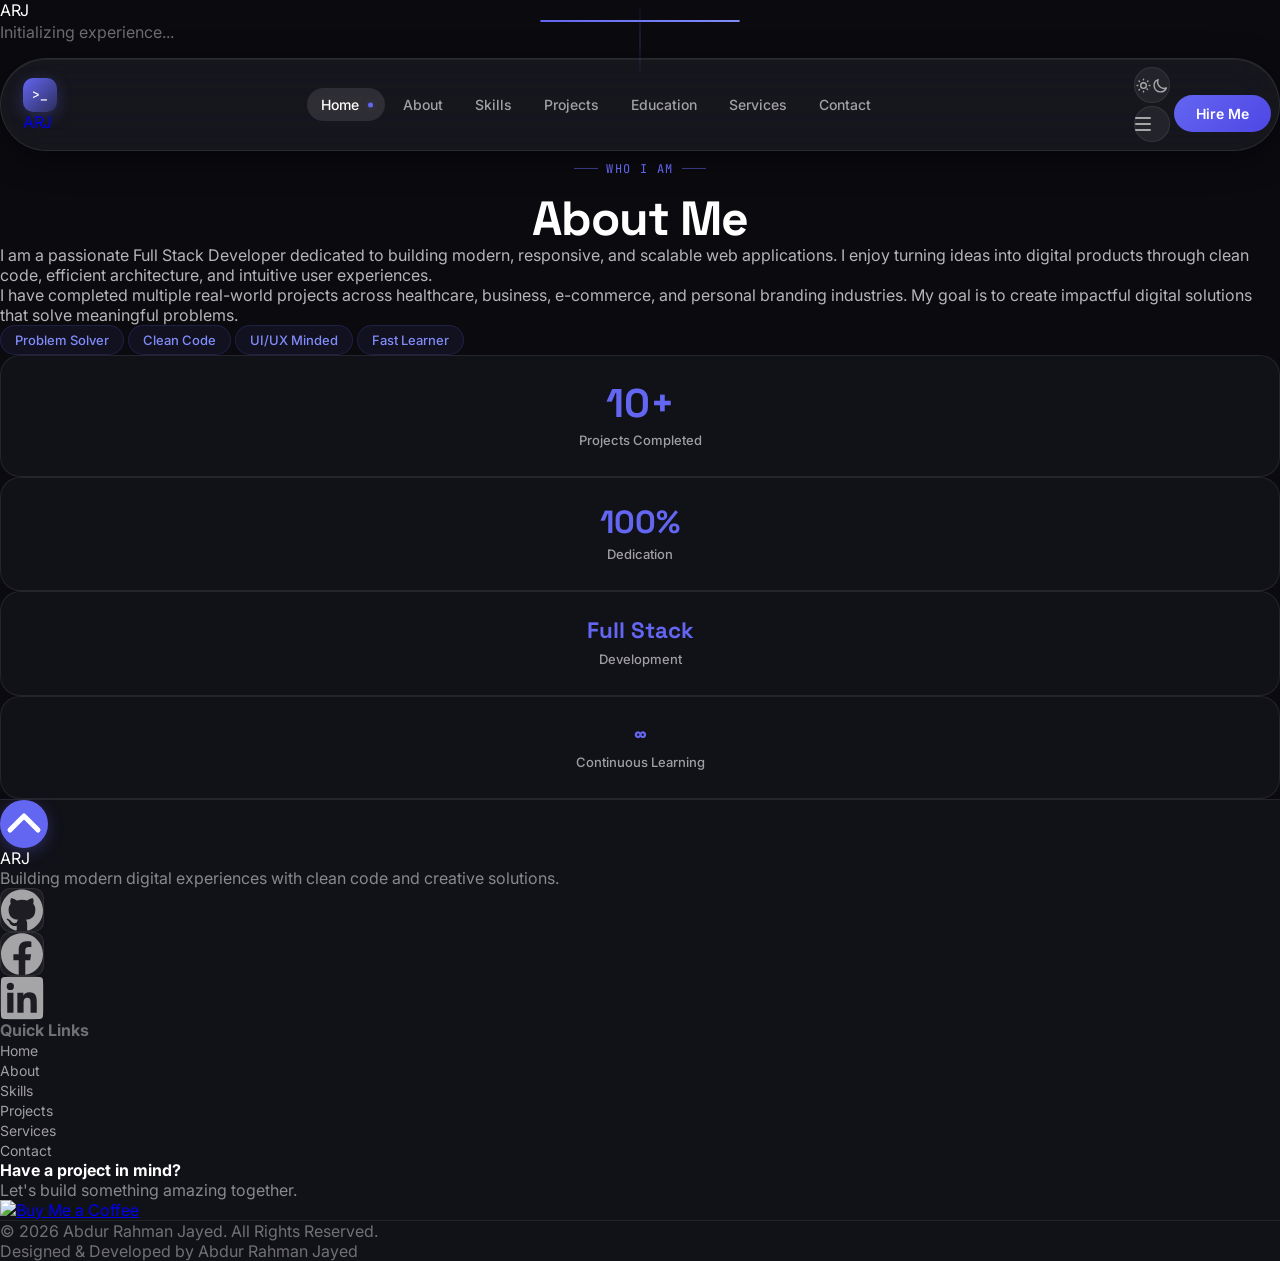
==== pages/about.html @ 6d83f244 "Initial portfolio update" ====
<!doctype html>
<html lang="en" class="dark">
  <head>
    <meta charset="UTF-8" />
    <meta name="viewport" content="width=device-width, initial-scale=1.0" />
    <title>About — Abdur Rahman Jayed</title>
    <meta
      name="description"
      content="Learn more about Abdur Rahman Jayed (ARJ), a Full Stack Developer passionate about building clean, scalable web applications."
    />
    <meta
      name="keywords"
      content="Full Stack Developer, Web Developer, Bangladesh, ARJ, Abdur Rahman Jayed, Node.js, MongoDB, JavaScript"
    />
    <meta name="author" content="Abdur Rahman Jayed" />

    <!-- Open Graph -->
    <meta property="og:title" content="About — Abdur Rahman Jayed" />
    <meta
      property="og:description"
      content="Learn more about Abdur Rahman Jayed (ARJ), a Full Stack Developer passionate about building clean, scalable web applications."
    />
    <meta property="og:type" content="website" />
    <meta property="og:image" content="photo.png" />

    <!-- Preconnect -->
    <link rel="preconnect" href="https://fonts.googleapis.com" />
    <link rel="preconnect" href="https://fonts.gstatic.com" crossorigin />
    <link
      href="https://fonts.googleapis.com/css2?family=Inter:wght@300;400;500;600;700;800;900&family=Space+Grotesk:wght@400;500;600;700&family=JetBrains+Mono:wght@400;500&display=swap"
      rel="stylesheet"
    />

    <!-- Tailwind CSS -->
    <script src="https://cdn.tailwindcss.com"></script>
    <script>
      tailwind.config = {
        darkMode: "class",
        theme: {
          extend: {
            fontFamily: {
              sans: ["Inter", "sans-serif"],
              display: ["Space Grotesk", "sans-serif"],
              mono: ["JetBrains Mono", "monospace"],
            },
            colors: {
              accent: { DEFAULT: "#6366f1", hover: "#4f46e5", glow: "#818cf8" },
              surface: {
                1: "#0a0a0f",
                2: "#111118",
                3: "#1a1a24",
                4: "#22222e",
              },
            },
            animation: {
              float: "float 6s ease-in-out infinite",
              "pulse-slow": "pulse 4s cubic-bezier(0.4, 0, 0.6, 1) infinite",
              "spin-slow": "spin 20s linear infinite",
            },
          },
        },
      };
    </script>

    <link rel="stylesheet" href="../style.css" />
  </head>
  <body class="overflow-x-hidden">
    <!-- Loading Screen -->
    <div
      id="loader"
      class="fixed inset-0 z-[9999] flex items-center justify-center bg-[#0a0a0f]"
    >
      <div class="loader-content text-center">
        <div
          class="loader-logo font-display font-bold text-4xl text-white mb-6"
        >
          <span class="text-accent">AR</span>J
        </div>
        <div class="loader-bar">
          <div class="loader-fill"></div>
        </div>
        <p class="font-mono text-xs text-white/40 mt-4">
          Initializing experience...
        </p>
      </div>
    </div>

    <!-- NAVBAR -->
    <nav
      id="navbar"
      class="fixed top-0 left-0 right-0 z-50 px-4 sm:px-6 lg:px-8 pt-4 transition-all duration-300"
    >
      <div class="max-w-7xl mx-auto">
        <div class="nav-inner flex items-center justify-between">
          <!-- Logo -->
          <a href="../index.html" class="nav-logo flex items-center gap-2.5">
            <span class="nav-logo-mark">&gt;_</span>
            <span class="font-display font-bold text-xl tracking-tight"
              ><span class="text-accent">AR</span>J</span
            >
          </a>

          <!-- Desktop Links -->
          <div class="hidden lg:flex items-center gap-1 nav-links-group">
            <a href="../index.html" class="nav-link" data-section="home"
              >Home</a
            >
            <a href="about.html" class="nav-link active" data-section="about"
              >About</a
            >
            <a href="skills.html" class="nav-link" data-section="skills"
              >Skills</a
            >
            <a href="projects.html" class="nav-link" data-section="projects"
              >Projects</a
            >
            <button id="educationBtn" class="nav-link">Education</button>
            <a href="services.html" class="nav-link" data-section="services"
              >Services</a
            >
            <a href="contact.html" class="nav-link" data-section="contact"
              >Contact</a
            >
          </div>

          <!-- Right Actions -->
          <div class="flex items-center gap-2">
            <!-- Theme Toggle -->
            <button
              id="themeToggle"
              class="theme-btn"
              aria-label="Toggle theme"
            >
              <svg
                id="sunIcon"
                class="w-5 h-5 hidden"
                fill="none"
                stroke="currentColor"
                viewBox="0 0 24 24"
              >
                <path
                  stroke-linecap="round"
                  stroke-linejoin="round"
                  stroke-width="2"
                  d="M12 3v1m0 16v1m9-9h-1M4 12H3m15.364-6.364l-.707.707M6.343 17.657l-.707.707M17.657 17.657l-.707-.707M6.343 6.343l-.707-.707M12 8a4 4 0 100 8 4 4 0 000-8z"
                />
              </svg>
              <svg
                id="moonIcon"
                class="w-5 h-5"
                fill="none"
                stroke="currentColor"
                viewBox="0 0 24 24"
              >
                <path
                  stroke-linecap="round"
                  stroke-linejoin="round"
                  stroke-width="2"
                  d="M20.354 15.354A9 9 0 018.646 3.646 9.003 9.003 0 0012 21a9.003 9.003 0 008.354-5.646z"
                />
              </svg>
            </button>

            <!-- Mobile Hamburger -->
            <button
              id="menuBtn"
              class="lg:hidden menu-btn flex items-center justify-center"
              aria-label="Toggle menu"
            >
              <div class="hamburger-icon">
                <span></span>
                <span></span>
                <span></span>
              </div>
            </button>

            <!-- Hire Me -->
            <a
              href="contact.html"
              class="hire-btn hidden md:flex items-center gap-2"
            >
              Hire Me
            </a>
          </div>
        </div>

        <!-- Mobile Menu -->
        <div id="mobileMenu" class="mobile-menu lg:hidden">
          <div class="mobile-menu-inner px-4 py-6 flex flex-col gap-2">
            <a href="../index.html" class="mobile-nav-link" data-section="home"
              >Home</a
            >
            <a
              href="about.html"
              class="mobile-nav-link active"
              data-section="about"
              >About</a
            >
            <a href="skills.html" class="mobile-nav-link" data-section="skills"
              >Skills</a
            >
            <a
              href="projects.html"
              class="mobile-nav-link"
              data-section="projects"
              >Projects</a
            >
            <button id="educationBtnMobile" class="mobile-nav-link text-left">
              Education
            </button>
            <a
              href="services.html"
              class="mobile-nav-link"
              data-section="services"
              >Services</a
            >
            <a
              href="contact.html"
              class="mobile-nav-link"
              data-section="contact"
              >Contact</a
            >
            <a
              href="contact.html"
              class="hire-btn mt-4 flex items-center justify-center gap-2"
            >
              Hire Me
            </a>
          </div>
        </div>
      </div>
    </nav>

    <!-- EDUCATION MODAL -->
    <div
      id="educationModal"
      class="edu-modal"
      role="dialog"
      aria-modal="true"
      aria-label="Academic Journey"
    >
      <div class="edu-backdrop"></div>
      <div class="edu-panel">
        <div class="edu-header">
          <div>
            <h2 class="font-display text-3xl md:text-4xl font-bold">
              Academic Journey
            </h2>
          </div>
          <button id="closeEdu" class="edu-close" aria-label="Close modal">
            <svg
              class="w-5 h-5"
              fill="none"
              stroke="currentColor"
              viewBox="0 0 24 24"
            >
              <path
                stroke-linecap="round"
                stroke-linejoin="round"
                stroke-width="2"
                d="M6 18L18 6M6 6l12 12"
              />
            </svg>
          </button>
        </div>

        <div class="edu-timeline">
          <!-- Item 1 -->
          <div class="edu-item">
            <div class="edu-dot">
              <div class="edu-dot-inner"></div>
            </div>
            <div class="edu-card">
              <div class="edu-year">2023 — 2027</div>
              <h3 class="edu-degree">
                BSc in Computer Science &amp; Engineering
              </h3>
              <p class="edu-institution">
                University of Information Technology and Sciences (UITS)
              </p>
              <div class="edu-badge">Semester 7 of 8 · In Progress</div>
            </div>
          </div>

          <!-- Item 2 -->
          <div class="edu-item">
            <div class="edu-dot">
              <div class="edu-dot-inner"></div>
            </div>
            <div class="edu-card">
              <div class="edu-year">2022</div>
              <h3 class="edu-degree">HSC — Science (English Version)</h3>
              <p class="edu-institution">South Point College · Dhaka Board</p>
              <div class="edu-badge gpa">GPA: 5.00 / 5.00</div>
            </div>
          </div>

          <!-- Item 3 -->
          <div class="edu-item">
            <div class="edu-dot">
              <div class="edu-dot-inner"></div>
            </div>
            <div class="edu-card">
              <div class="edu-year">2020</div>
              <h3 class="edu-degree">SSC — Science (English Version)</h3>
              <p class="edu-institution">
                Cosmopolitan Laboratory School and College · Dhaka Board
              </p>
              <div class="edu-badge">GPA: 4.78 / 5.00</div>
            </div>
          </div>
        </div>
      </div>
    </div>

    <!-- ===== ABOUT SECTION ===== -->
    <section id="about" class="py-24 relative overflow-hidden">
      <div class="section-divider"></div>
      <div class="max-w-7xl mx-auto px-4 sm:px-6 lg:px-8">
        <div class="section-header reveal-up">
          <span class="section-eyebrow">Who I Am</span>
          <h2 class="section-title">
            About <span class="text-accent">Me</span>
          </h2>
        </div>

        <div class="grid lg:grid-cols-2 gap-16 items-center mt-16">
          <!-- Text -->
          <div class="reveal-left">
            <p class="text-white/70 text-lg leading-relaxed mb-6">
              I am a passionate Full Stack Developer dedicated to building
              modern, responsive, and scalable web applications. I enjoy turning
              ideas into digital products through clean code, efficient
              architecture, and intuitive user experiences.
            </p>
            <p class="text-white/70 text-lg leading-relaxed mb-8">
              I have completed multiple real-world projects across healthcare,
              business, e-commerce, and personal branding industries. My goal is
              to create impactful digital solutions that solve meaningful
              problems.
            </p>
            <div class="flex flex-wrap gap-3">
              <span class="tag">Problem Solver</span>
              <span class="tag">Clean Code</span>
              <span class="tag">UI/UX Minded</span>
              <span class="tag">Fast Learner</span>
            </div>
          </div>

          <!-- Stats -->
          <div class="grid grid-cols-2 gap-4 reveal-right">
            <div class="stat-card">
              <div class="stat-number" data-count="10">0</div>
              <div class="stat-label">Projects Completed</div>
            </div>
            <div class="stat-card">
              <div class="stat-number-text">100%</div>
              <div class="stat-label">Dedication</div>
            </div>
            <div class="stat-card">
              <div class="stat-number-text" style="font-size: 1.4rem">
                Full Stack
              </div>
              <div class="stat-label">Development</div>
            </div>
            <div class="stat-card">
              <div class="stat-number-text" style="font-size: 1.3rem">∞</div>
              <div class="stat-label">Continuous Learning</div>
            </div>
          </div>
        </div>
      </div>
    </section>

    <!-- ===== FOOTER ===== -->
    <footer class="footer relative overflow-hidden">
      <div class="footer-top relative">
        <button
          id="backToTop"
          class="back-to-top absolute right-4 sm:right-6 lg:right-8 bottom-6"
          aria-label="Back to top"
        >
          <svg
            class="w-5 h-5"
            fill="none"
            stroke="currentColor"
            viewBox="0 0 24 24"
          >
            <path
              stroke-linecap="round"
              stroke-linejoin="round"
              stroke-width="2.5"
              d="M5 15l7-7 7 7"
            />
          </svg>
        </button>
        <div class="max-w-7xl mx-auto px-4 sm:px-6 lg:px-8 py-16">
          <div class="grid md:grid-cols-3 gap-12">
            <!-- Brand -->
            <div>
              <div class="font-display font-bold text-3xl mb-4">
                <span class="text-accent">AR</span>J
              </div>
              <p class="text-white/50 leading-relaxed text-sm mb-6">
                Building modern digital experiences with clean code and creative
                solutions.
              </p>
              <div class="flex gap-3">
                <a
                  href="https://github.com/jayedrjp"
                  target="_blank"
                  class="social-icon-lg"
                  aria-label="GitHub"
                >
                  <svg class="w-5 h-5" fill="currentColor" viewBox="0 0 24 24">
                    <path
                      d="M12 .297c-6.63 0-12 5.373-12 12 0 5.303 3.438 9.8 8.205 11.385.6.113.82-.258.82-.577 0-.285-.01-1.04-.015-2.04-3.338.724-4.042-1.61-4.042-1.61C4.422 18.07 3.633 17.7 3.633 17.7c-1.087-.744.084-.729.084-.729 1.205.084 1.838 1.236 1.838 1.236 1.07 1.835 2.809 1.305 3.495.998.108-.776.417-1.305.76-1.605-2.665-.3-5.466-1.332-5.466-5.93 0-1.31.465-2.38 1.235-3.22-.135-.303-.54-1.523.105-3.176 0 0 1.005-.322 3.3 1.23.96-.267 1.98-.399 3-.405 1.02.006 2.04.138 3 .405 2.28-1.552 3.285-1.23 3.285-1.23.645 1.653.24 2.873.12 3.176.765.84 1.23 1.91 1.23 3.22 0 4.61-2.805 5.625-5.475 5.92.42.36.81 1.096.81 2.22 0 1.606-.015 2.896-.015 3.286 0 .315.21.69.825.57C20.565 22.092 24 17.592 24 12.297c0-6.627-5.373-12-12-12"
                    />
                  </svg>
                </a>
                <a
                  href="https://facebook.com/abdur.jayed"
                  target="_blank"
                  class="social-icon-lg"
                  aria-label="Facebook"
                >
                  <svg class="w-5 h-5" fill="currentColor" viewBox="0 0 24 24">
                    <path
                      d="M24 12.073c0-6.627-5.373-12-12-12s-12 5.373-12 12c0 5.99 4.388 10.954 10.125 11.854v-8.385H7.078v-3.47h3.047V9.43c0-3.007 1.792-4.669 4.533-4.669 1.312 0 2.686.235 2.686.235v2.953H15.83c-1.491 0-1.956.925-1.956 1.874v2.25h3.328l-.532 3.47h-2.796v8.385C19.612 23.027 24 18.062 24 12.073z"
                    />
                  </svg>
                </a>
                <a
                  href="https://linkedin.com/in/jayedrjp"
                  target="_blank"
                  class="social-icon-lg"
                  aria-label="LinkedIn"
                >
                  <svg class="w-5 h-5" fill="currentColor" viewBox="0 0 24 24">
                    <path
                      d="M20.447 20.452h-3.554v-5.569c0-1.328-.027-3.037-1.852-3.037-1.853 0-2.136 1.445-2.136 2.939v5.667H9.351V9h3.414v1.561h.046c.477-.9 1.637-1.85 3.37-1.85 3.601 0 4.267 2.37 4.267 5.455v6.286zM5.337 7.433a2.062 2.062 0 01-2.063-2.065 2.064 2.064 0 112.063 2.065zm1.782 13.019H3.555V9h3.564v11.452zM22.225 0H1.771C.792 0 0 .774 0 1.729v20.542C0 23.227.792 24 1.771 24h20.451C23.2 24 24 23.227 24 22.271V1.729C24 .774 23.2 0 22.222 0h.003z"
                    />
                  </svg>
                </a>
              </div>
            </div>

            <!-- Quick Links -->
            <div>
              <h4
                class="font-display font-semibold text-sm uppercase tracking-widest text-white/40 mb-6"
              >
                Quick Links
              </h4>
              <ul class="flex flex-col gap-3">
                <li><a href="../index.html" class="footer-link">Home</a></li>
                <li><a href="about.html" class="footer-link">About</a></li>
                <li><a href="skills.html" class="footer-link">Skills</a></li>
                <li>
                  <a href="projects.html" class="footer-link">Projects</a>
                </li>
                <li>
                  <a href="services.html" class="footer-link">Services</a>
                </li>
                <li><a href="contact.html" class="footer-link">Contact</a></li>
              </ul>
            </div>

            <!-- CTA + Support -->
            <div>
              <h4 class="font-display font-bold text-lg mb-2">
                Have a project in mind?
              </h4>
              <p class="text-white/50 leading-relaxed text-sm mb-5">
                Let's build something amazing together.
              </p>
              <div class="flex items-center gap-4">
                <a
                  href="https://www.buymeacoffee.com/jayedrjp"
                  target="_blank"
                  rel="noopener"
                >
                  <img
                    src="https://cdn.buymeacoffee.com/buttons/v2/default-yellow.png"
                    alt="Buy Me a Coffee"
                    style="height: 60px !important; width: 217px !important"
                  />
                </a>
              </div>
            </div>
          </div>
        </div>
      </div>
      <div class="footer-bottom">
        <div
          class="max-w-7xl mx-auto px-4 sm:px-6 lg:px-8 py-6 flex flex-col sm:flex-row items-center justify-between gap-4 text-sm text-white/40"
        >
          <p>© 2026 Abdur Rahman Jayed. All Rights Reserved.</p>
          <p>
            Designed &amp; Developed by
            <span class="text-accent">Abdur Rahman Jayed</span>
          </p>
        </div>
      </div>
    </footer>

    <script src="https://cdn.jsdelivr.net/npm/@emailjs/browser@4/dist/email.min.js"></script>
    <script src="../script.js"></script>
  </body>
</html>
---- style.css ----
/* ===== ROOT & RESET ===== */
*,
*::before,
*::after {
  box-sizing: border-box;
  margin: 0;
  padding: 0;
}
html {
  scroll-behavior: smooth;
}

:root {
  --accent: #6366f1;
  --accent-hover: #4f46e5;
  --accent-glow: rgba(99, 102, 241, 0.3);
  --accent-glow-strong: rgba(99, 102, 241, 0.5);
  --bg-1: #0a0a0f;
  --bg-2: #111118;
  --bg-3: #1a1a24;
  --bg-4: #22222e;
  --border: rgba(255, 255, 255, 0.08);
  --text: #ffffff;
  --text-rgb: 255, 255, 255;
  --text-muted: rgba(255, 255, 255, 0.6);
  --text-faint: rgba(255, 255, 255, 0.3);
}

.light {
  --bg-1: #f8f8fc;
  --bg-2: #f0f0f8;
  --bg-3: #e8e8f4;
  --bg-4: #dcdcec;
  --border: rgba(0, 0, 0, 0.08);
  --text: #0a0a0f;
  --text-rgb: 10, 10, 15;
  --text-muted: rgba(10, 10, 15, 0.6);
  --text-faint: rgba(10, 10, 15, 0.3);
}

/* ===== THEME OVERRIDES FOR HARDCODED TAILWIND COLOR UTILITIES =====
   Several elements in the markup use fixed Tailwind classes like
   "text-white" / "text-white/40" / "bg-[#0a0a0f]" instead of the
   theme variables above. Those fixed-color classes have higher CSS
   specificity than the plain `body { color: var(--text) }` rule, so
   they were silently winning and the page stayed dark even when the
   "light" theme was toggled on. These overrides force every
   theme-relevant color back onto the CSS variables, in both themes. */
body,
#loader {
  background-color: var(--bg-1) !important;
}
.text-white {
  color: var(--text) !important;
}
.text-white\/30 {
  color: rgba(var(--text-rgb), 0.3) !important;
}
.text-white\/40 {
  color: rgba(var(--text-rgb), 0.4) !important;
}
.text-white\/50 {
  color: rgba(var(--text-rgb), 0.5) !important;
}
.text-white\/60 {
  color: rgba(var(--text-rgb), 0.6) !important;
}
.text-white\/70 {
  color: rgba(var(--text-rgb), 0.7) !important;
}
.text-white\/80 {
  color: rgba(var(--text-rgb), 0.8) !important;
}

body {
  font-family: "Inter", sans-serif;
  background-color: var(--bg-1);
  color: var(--text);
  transition:
    background-color 0.3s,
    color 0.3s;
  -webkit-font-smoothing: antialiased;
}

/* ===== LOADER ===== */
#loader {
  transition:
    opacity 0.6s ease,
    visibility 0.6s ease;
}
#loader.hide {
  opacity: 0;
  visibility: hidden;
  pointer-events: none;
}
.loader-logo {
  letter-spacing: -0.02em;
}
.loader-bar {
  width: 200px;
  height: 2px;
  background: rgba(255, 255, 255, 0.08);
  border-radius: 2px;
  overflow: hidden;
  margin: 0 auto;
}
.loader-fill {
  height: 100%;
  width: 0%;
  background: linear-gradient(90deg, var(--accent), #818cf8);
  border-radius: 2px;
  animation: loadFill 1.4s ease forwards;
}
@keyframes loadFill {
  to {
    width: 100%;
  }
}

/* ===== NAVBAR ===== */
#navbar {
  padding-top: 1rem;
}
.nav-inner {
  position: relative;
  display: flex;
  align-items: center;
  justify-content: space-between;
  padding: 0.5rem 0.5rem 0.5rem 1.375rem;
  border-radius: 999px;
  background: rgba(255, 255, 255, 0.05);
  backdrop-filter: blur(24px) saturate(180%);
  -webkit-backdrop-filter: blur(24px) saturate(180%);
  border: 1px solid rgba(255, 255, 255, 0.09);
  box-shadow:
    0 8px 32px rgba(0, 0, 0, 0.35),
    inset 0 1px 0 rgba(255, 255, 255, 0.06);
  transition:
    background 0.3s,
    box-shadow 0.3s,
    border-color 0.3s,
    padding 0.3s;
}
.nav-inner.scrolled {
  background: rgba(17, 17, 24, 0.65);
  box-shadow:
    0 10px 40px rgba(0, 0, 0, 0.45),
    0 0 40px rgba(99, 102, 241, 0.08),
    inset 0 1px 0 rgba(255, 255, 255, 0.07);
  border-color: rgba(255, 255, 255, 0.12);
}
.light .nav-inner {
  background: rgba(255, 255, 255, 0.55);
  border: 1px solid rgba(10, 10, 15, 0.07);
  box-shadow:
    0 8px 32px rgba(10, 10, 15, 0.08),
    inset 0 1px 0 rgba(255, 255, 255, 0.6);
}
.light .nav-inner.scrolled {
  background: rgba(255, 255, 255, 0.75);
  box-shadow:
    0 10px 40px rgba(10, 10, 15, 0.1),
    0 0 30px rgba(99, 102, 241, 0.06),
    inset 0 1px 0 rgba(255, 255, 255, 0.7);
}

/* Logo */
.nav-logo {
  letter-spacing: -0.03em;
  transition: opacity 0.2s;
  text-decoration: none;
}
.nav-logo:hover {
  opacity: 0.85;
}
.nav-logo-mark {
  display: flex;
  align-items: center;
  justify-content: center;
  width: 34px;
  height: 34px;
  border-radius: 10px;
  background: linear-gradient(135deg, var(--accent), var(--accent-glow));
  color: #fff;
  font-family: "JetBrains Mono", monospace;
  font-size: 0.8125rem;
  font-weight: 500;
  box-shadow: 0 4px 16px var(--accent-glow);
  flex-shrink: 0;
}

/* Links */
.nav-links-group {
  padding: 0 0.25rem;
}
.nav-link {
  display: inline-flex;
  align-items: center;
  padding: 0.5rem 0.875rem;
  border-radius: 999px;
  font-size: 0.875rem;
  font-weight: 500;
  color: var(--text-muted);
  text-decoration: none;
  transition: all 0.2s;
  position: relative;
  background: none;
  border: none;
  cursor: pointer;
  font-family: "Inter", sans-serif;
}
.nav-link:hover {
  color: var(--text);
  background: rgba(255, 255, 255, 0.06);
}
.light .nav-link:hover {
  background: rgba(0, 0, 0, 0.05);
}
.nav-link.active {
  color: var(--text);
  background: rgba(255, 255, 255, 0.1);
  padding-right: 1.625rem;
}
.light .nav-link.active {
  background: rgba(10, 10, 15, 0.07);
}
.nav-link.active::after {
  content: "";
  position: absolute;
  top: 50%;
  right: 0.75rem;
  transform: translateY(-50%);
  width: 5px;
  height: 5px;
  border-radius: 50%;
  background: var(--accent);
  box-shadow: 0 0 6px var(--accent-glow);
}

/* Theme toggle */
.theme-btn {
  display: flex;
  align-items: center;
  justify-content: center;
  width: 36px;
  height: 36px;
  border-radius: 50%;
  background: rgba(255, 255, 255, 0.06);
  border: 1px solid var(--border);
  color: var(--text-muted);
  cursor: pointer;
  transition: all 0.2s;
  flex-shrink: 0;
}
.theme-btn:hover {
  color: var(--text);
  background: rgba(255, 255, 255, 0.1);
  box-shadow: 0 0 12px var(--accent-glow);
}

/* Hire button — flush pill that fills the capsule's right edge */
.hire-btn {
  gap: 0.5rem;
  padding: 0.625rem 1.375rem;
  background: linear-gradient(135deg, var(--accent), var(--accent-hover));
  color: #fff;
  border-radius: 999px;
  font-size: 0.875rem;
  font-weight: 600;
  text-decoration: none;
  transition: all 0.2s;
  border: none;
  cursor: pointer;
  font-family: "Inter", sans-serif;
  flex-shrink: 0;
}
.hire-btn:hover {
  box-shadow: 0 0 24px var(--accent-glow-strong);
  transform: translateY(-1px);
}
.hire-dot {
  width: 6px;
  height: 6px;
  border-radius: 50%;
  background: #4ade80;
  box-shadow: 0 0 6px #4ade80;
  animation: pulse 2s infinite;
}
@keyframes pulse {
  0%,
  100% {
    opacity: 1;
  }
  50% {
    opacity: 0.5;
  }
}

/* Mobile hamburger button */
.menu-btn {
  width: 36px;
  height: 36px;
  border-radius: 50%;
  background: rgba(255, 255, 255, 0.06);
  border: 1px solid var(--border);
  color: var(--text-muted);
  cursor: pointer;
  transition: all 0.2s;
  flex-shrink: 0;
}
.menu-btn:hover {
  color: var(--text);
  background: rgba(255, 255, 255, 0.1);
}
.light .menu-btn {
  background: rgba(10, 10, 15, 0.04);
}

/* Mobile menu */
.hamburger-icon {
  display: flex;
  flex-direction: column;
  gap: 4px;
}
.hamburger-icon span {
  display: block;
  width: 16px;
  height: 2px;
  background: currentColor;
  border-radius: 2px;
  transition: all 0.3s;
}
#menuBtn.open .hamburger-icon span:nth-child(1) {
  transform: rotate(45deg) translate(4px, 4px);
}
#menuBtn.open .hamburger-icon span:nth-child(2) {
  opacity: 0;
}
#menuBtn.open .hamburger-icon span:nth-child(3) {
  transform: rotate(-45deg) translate(4px, -4px);
}
.mobile-menu {
  max-height: 0;
  overflow: hidden;
  margin-top: 0;
  border-radius: 1.5rem;
  background: rgba(17, 17, 24, 0.75);
  backdrop-filter: blur(24px) saturate(180%);
  -webkit-backdrop-filter: blur(24px) saturate(180%);
  border: 1px solid rgba(255, 255, 255, 0.09);
  box-shadow: 0 8px 32px rgba(0, 0, 0, 0.35);
  transition:
    max-height 0.4s cubic-bezier(0.16, 1, 0.3, 1),
    margin-top 0.4s,
    opacity 0.3s;
  opacity: 0;
}
.light .mobile-menu {
  background: rgba(255, 255, 255, 0.75);
  border: 1px solid rgba(10, 10, 15, 0.07);
  box-shadow: 0 8px 32px rgba(10, 10, 15, 0.08);
}
.mobile-menu.open {
  max-height: 500px;
  margin-top: 0.75rem;
  opacity: 1;
}
.mobile-nav-link {
  display: block;
  padding: 0.75rem 1rem;
  border-radius: 0.5rem;
  font-size: 0.9375rem;
  font-weight: 500;
  color: var(--text-muted);
  text-decoration: none;
  transition: all 0.2s;
  background: none;
  border: none;
  cursor: pointer;
  width: 100%;
  font-family: "Inter", sans-serif;
}
.mobile-nav-link:hover {
  color: var(--text);
  background: rgba(255, 255, 255, 0.05);
}

/* ===== EDUCATION MODAL ===== */
.edu-modal {
  position: fixed;
  inset: 0;
  z-index: 9000;
  display: flex;
  align-items: center;
  justify-content: center;
  padding: 1rem;
  opacity: 0;
  visibility: hidden;
  transition:
    opacity 0.4s ease,
    visibility 0.4s ease;
}
.edu-modal.open {
  opacity: 1;
  visibility: visible;
}
.edu-backdrop {
  position: absolute;
  inset: 0;
  background: rgba(0, 0, 0, 0.8);
  backdrop-filter: blur(12px);
  -webkit-backdrop-filter: blur(12px);
}
.edu-panel {
  position: relative;
  z-index: 1;
  background: var(--bg-2);
  border: 1px solid var(--border);
  border-radius: 1.5rem;
  padding: 2.5rem;
  max-width: 640px;
  width: 100%;
  max-height: 90vh;
  overflow-y: auto;
  box-shadow:
    0 25px 80px rgba(0, 0, 0, 0.6),
    0 0 60px rgba(99, 102, 241, 0.1);
  transform: translateY(20px) scale(0.97);
  transition: transform 0.4s cubic-bezier(0.16, 1, 0.3, 1);
}
.edu-modal.open .edu-panel {
  transform: translateY(0) scale(1);
}
.edu-header {
  display: flex;
  align-items: flex-start;
  justify-content: space-between;
  margin-bottom: 2.5rem;
}
.edu-close {
  width: 36px;
  height: 36px;
  display: flex;
  align-items: center;
  justify-content: center;
  border-radius: 50%;
  background: rgba(255, 255, 255, 0.06);
  border: 1px solid var(--border);
  color: var(--text-muted);
  cursor: pointer;
  transition: all 0.2s;
  flex-shrink: 0;
}
.edu-close:hover {
  color: var(--text);
  background: rgba(255, 255, 255, 0.1);
}
.edu-timeline {
  position: relative;
  padding-left: 2rem;
}
.edu-timeline::before {
  content: "";
  position: absolute;
  left: 7px;
  top: 8px;
  bottom: 8px;
  width: 1px;
  background: linear-gradient(to bottom, var(--accent), transparent);
}
.edu-item {
  position: relative;
  margin-bottom: 2rem;
}
.edu-item:last-child {
  margin-bottom: 0;
}
.edu-dot {
  position: absolute;
  left: -2rem;
  top: 4px;
  width: 16px;
  height: 16px;
  display: flex;
  align-items: center;
  justify-content: center;
}
.edu-dot-inner {
  width: 10px;
  height: 10px;
  border-radius: 50%;
  background: var(--accent);
  box-shadow: 0 0 10px var(--accent-glow-strong);
}
.edu-card {
  background: var(--bg-3);
  border: 1px solid var(--border);
  border-radius: 1rem;
  padding: 1.5rem;
}
.edu-year {
  font-family: "JetBrains Mono", monospace;
  font-size: 0.75rem;
  color: var(--accent);
  margin-bottom: 0.5rem;
  letter-spacing: 0.05em;
}
.edu-degree {
  font-family: "Space Grotesk", sans-serif;
  font-size: 1.0625rem;
  font-weight: 600;
  color: var(--text);
  margin-bottom: 0.25rem;
}
.edu-institution {
  font-size: 0.875rem;
  color: var(--text-muted);
  margin-bottom: 0.75rem;
}
.edu-badge {
  display: inline-flex;
  align-items: center;
  padding: 0.25rem 0.75rem;
  border-radius: 100px;
  background: rgba(99, 102, 241, 0.1);
  border: 1px solid rgba(99, 102, 241, 0.2);
  font-size: 0.75rem;
  color: #818cf8;
  font-family: "JetBrains Mono", monospace;
}
.edu-badge.gpa {
  background: rgba(74, 222, 128, 0.1);
  border-color: rgba(74, 222, 128, 0.2);
  color: #4ade80;
}

/* ===== HERO ===== */
.hero-bg {
  position: absolute;
  inset: 0;
  overflow: hidden;
  pointer-events: none;
}
.orb {
  position: absolute;
  border-radius: 50%;
  filter: blur(80px);
  opacity: 0.15;
}
.orb-1 {
  width: 600px;
  height: 600px;
  background: radial-gradient(circle, #6366f1, transparent);
  top: -200px;
  right: -100px;
  animation: orbFloat1 8s ease-in-out infinite;
}
.orb-2 {
  width: 400px;
  height: 400px;
  background: radial-gradient(circle, #818cf8, transparent);
  bottom: -100px;
  left: -100px;
  animation: orbFloat2 10s ease-in-out infinite;
}
.orb-3 {
  width: 300px;
  height: 300px;
  background: radial-gradient(circle, #4f46e5, transparent);
  top: 40%;
  left: 40%;
  animation: orbFloat3 12s ease-in-out infinite;
}
@keyframes orbFloat1 {
  0%,
  100% {
    transform: translate(0, 0);
  }
  50% {
    transform: translate(-30px, 30px);
  }
}
@keyframes orbFloat2 {
  0%,
  100% {
    transform: translate(0, 0);
  }
  50% {
    transform: translate(30px, -20px);
  }
}
@keyframes orbFloat3 {
  0%,
  100% {
    transform: translate(0, 0);
  }
  50% {
    transform: translate(-20px, 20px);
  }
}
.grid-bg {
  position: absolute;
  inset: 0;
  background-image:
    linear-gradient(rgba(99, 102, 241, 0.04) 1px, transparent 1px),
    linear-gradient(90deg, rgba(99, 102, 241, 0.04) 1px, transparent 1px);
  background-size: 60px 60px;
  mask-image: radial-gradient(ellipse at center, black 40%, transparent 80%);
}
.hello-badge {
  display: inline-flex;
  align-items: center;
  gap: 0.5rem;
  padding: 0.375rem 1rem;
  border-radius: 100px;
  background: rgba(99, 102, 241, 0.1);
  border: 1px solid rgba(99, 102, 241, 0.25);
  color: #818cf8;
  font-size: 0.875rem;
  font-family: "JetBrains Mono", monospace;
}
.hello-dot {
  width: 6px;
  height: 6px;
  border-radius: 50%;
  background: var(--accent);
  box-shadow: 0 0 8px var(--accent);
  animation: pulse 2s infinite;
}
h1.font-display {
  letter-spacing: -0.03em;
}
.name-gradient {
  background: linear-gradient(135deg, #6366f1, #818cf8, #a5b4fc);
  -webkit-background-clip: text;
  -webkit-text-fill-color: transparent;
  background-clip: text;
}
.role-wrapper {
  display: flex;
  align-items: center;
  gap: 0.25rem;
}
.typed-cursor {
  color: var(--accent);
  animation: blink 0.8s step-end infinite;
  font-family: "JetBrains Mono", monospace;
  font-size: 1.25rem;
}
@keyframes blink {
  0%,
  100% {
    opacity: 1;
  }
  50% {
    opacity: 0;
  }
}
.btn-primary {
  display: inline-flex;
  align-items: center;
  gap: 0.5rem;
  padding: 0.75rem 1.75rem;
  background: var(--accent);
  color: #fff;
  border-radius: 0.625rem;
  font-weight: 600;
  font-size: 0.9375rem;
  text-decoration: none;
  transition:
    background 0.25s,
    box-shadow 0.35s;
  border: none;
  cursor: pointer;
  font-family: "Inter", sans-serif;
  position: relative;
  overflow: hidden;
  isolation: isolate;
}
.btn-primary > * {
  position: relative;
  z-index: 1;
  transition: transform 0.3s ease;
}
.btn-primary:hover {
  background: var(--accent-hover);
  box-shadow:
    0 0 36px var(--accent-glow-strong),
    0 10px 24px rgba(0, 0, 0, 0.3);
}
.btn-primary:hover svg {
  transform: translateX(4px);
}
.btn-secondary {
  display: inline-flex;
  align-items: center;
  gap: 0.5rem;
  padding: 0.75rem 1.75rem;
  background: transparent;
  color: var(--text);
  border-radius: 0.625rem;
  font-weight: 600;
  font-size: 0.9375rem;
  text-decoration: none;
  border: 1px solid var(--border);
  transition:
    background 0.25s,
    border-color 0.25s,
    box-shadow 0.35s;
  cursor: pointer;
  font-family: "Inter", sans-serif;
  position: relative;
  overflow: hidden;
  isolation: isolate;
}
.btn-secondary > * {
  position: relative;
  z-index: 1;
  transition: transform 0.3s ease;
}
.btn-secondary:hover {
  background: rgba(99, 102, 241, 0.08);
  border-color: rgba(99, 102, 241, 0.4);
  box-shadow:
    0 0 24px var(--accent-glow),
    0 8px 20px rgba(0, 0, 0, 0.2);
}
.btn-secondary:hover svg {
  transform: translateY(-2px);
}
.btn-primary::before,
.btn-secondary::before {
  content: "";
  position: absolute;
  z-index: 0;
  top: 0;
  left: -75%;
  width: 50%;
  height: 100%;
  background: linear-gradient(
    120deg,
    transparent,
    rgba(255, 255, 255, 0.35),
    transparent
  );
  transform: skewX(-20deg);
  transition: left 0.65s cubic-bezier(0.22, 1, 0.36, 1);
}
.btn-secondary::before {
  background: linear-gradient(
    120deg,
    transparent,
    rgba(99, 102, 241, 0.18),
    transparent
  );
}
.btn-primary:hover::before,
.btn-secondary:hover::before {
  left: 125%;
}
.btn-outline {
  display: inline-flex;
  align-items: center;
  justify-content: center;
  padding: 0.625rem 1.5rem;
  background: transparent;
  color: var(--accent);
  border-radius: 0.5rem;
  font-weight: 600;
  font-size: 0.875rem;
  text-decoration: none;
  border: 1px solid rgba(99, 102, 241, 0.4);
  transition: all 0.2s;
}
.btn-outline:hover {
  background: rgba(99, 102, 241, 0.1);
  box-shadow: 0 0 15px var(--accent-glow);
}
.social-icon {
  display: flex;
  align-items: center;
  justify-content: center;
  width: 38px;
  height: 38px;
  border-radius: 0.5rem;
  background: rgba(255, 255, 255, 0.05);
  border: 1px solid var(--border);
  color: var(--text-muted);
  text-decoration: none;
  transition: all 0.2s;
}
.social-icon:hover {
  color: var(--text);
  background: rgba(99, 102, 241, 0.15);
  border-color: rgba(99, 102, 241, 0.4);
  box-shadow: 0 0 12px var(--accent-glow);
  transform: translateY(-2px);
}
.social-line {
  flex: 1;
  max-width: 60px;
  height: 1px;
  background: var(--border);
}

/* Photo */
.photo-container {
  position: relative;
  width: 100%;
  max-width: 460px;
  margin: 0 auto;
  aspect-ratio: 1;
  display: flex;
  align-items: center;
  justify-content: center;
}
.photo-glow {
  position: absolute;
  inset: 20px;
  border-radius: 50%;
  background: radial-gradient(circle, rgba(99, 102, 241, 0.3), transparent 70%);
  filter: blur(30px);
  animation: pulseGlow 4s ease-in-out infinite;
}
@keyframes pulseGlow {
  0%,
  100% {
    opacity: 0.5;
  }
  50% {
    opacity: 1;
  }
}
.photo-ring {
  position: absolute;
  border-radius: 50%;
  border: 1px solid rgba(99, 102, 241, 0.2);
}
.photo-ring-1 {
  inset: 0;
  animation: spin 20s linear infinite;
}
.photo-ring-2 {
  inset: 20px;
  animation: spin 15s linear infinite reverse;
  border-style: dashed;
}
@keyframes spin {
  from {
    transform: rotate(0deg);
  }
  to {
    transform: rotate(360deg);
  }
}
.photo-wrap {
  position: relative;
  z-index: 2;
  width: 75%;
  height: 75%;
  border-radius: 50%;
  overflow: hidden;
  border: 2px solid rgba(99, 102, 241, 0.3);
  box-shadow:
    0 0 50px rgba(99, 102, 241, 0.2),
    inset 0 0 20px rgba(99, 102, 241, 0.05);
}
.hero-photo {
  width: 100%;
  height: 100%;
  object-fit: cover;
  object-position: top center;
}
.float-badge {
  position: absolute;
  z-index: 3;
  display: flex;
  align-items: center;
  gap: 0.5rem;
  padding: 0.5rem 0.875rem;
  background: rgba(15, 15, 25, 0.9);
  border: 1px solid var(--border);
  border-radius: 0.75rem;
  font-size: 0.75rem;
  font-weight: 500;
  color: var(--text);
  backdrop-filter: blur(12px);
  box-shadow: 0 4px 20px rgba(0, 0, 0, 0.3);
}
.light .float-badge {
  background: rgba(255, 255, 255, 0.85);
  box-shadow: 0 4px 20px rgba(10, 10, 15, 0.1);
}
.badge-dot {
  width: 6px;
  height: 6px;
  border-radius: 50%;
  background: #4ade80;
  box-shadow: 0 0 6px #4ade80;
}
.badge-top-right {
  top: 12%;
  right: -5%;
  animation: floatBadge1 4s ease-in-out infinite;
}
.badge-bottom-left {
  bottom: 15%;
  left: -5%;
  animation: floatBadge2 5s ease-in-out infinite;
}
@keyframes floatBadge1 {
  0%,
  100% {
    transform: translateY(0);
  }
  50% {
    transform: translateY(-8px);
  }
}
@keyframes floatBadge2 {
  0%,
  100% {
    transform: translateY(0);
  }
  50% {
    transform: translateY(8px);
  }
}
.orbit-dot {
  position: absolute;
  z-index: 3;
  width: 44px;
  height: 44px;
  border-radius: 50%;
  background: rgba(15, 15, 25, 0.95);
  border: 1px solid var(--border);
  display: flex;
  align-items: center;
  justify-content: center;
  box-shadow: 0 0 15px var(--accent-glow);
}
.light .orbit-dot {
  background: rgba(255, 255, 255, 0.9);
  box-shadow:
    0 4px 16px rgba(10, 10, 15, 0.1),
    0 0 15px var(--accent-glow);
}
.orbit-dot-1 {
  top: 5%;
  left: 5%;
  animation: floatOrb1 3s ease-in-out infinite;
}
.orbit-dot-2 {
  bottom: 5%;
  right: 10%;
  animation: floatOrb2 4s ease-in-out infinite;
}
.orbit-dot-3 {
  top: 45%;
  right: -2%;
  animation: floatOrb3 5s ease-in-out infinite;
}
@keyframes floatOrb1 {
  0%,
  100% {
    transform: translate(0, 0);
  }
  50% {
    transform: translate(5px, -5px);
  }
}
@keyframes floatOrb2 {
  0%,
  100% {
    transform: translate(0, 0);
  }
  50% {
    transform: translate(-5px, 5px);
  }
}
@keyframes floatOrb3 {
  0%,
  100% {
    transform: translate(0, 0);
  }
  50% {
    transform: translate(5px, 5px);
  }
}

/* Scroll Indicator */
.scroll-indicator {
  position: absolute;
  bottom: 2rem;
  left: 50%;
  transform: translateX(-50%);
  display: flex;
  flex-direction: column;
  align-items: center;
}
.scroll-mouse {
  width: 24px;
  height: 38px;
  border: 2px solid rgba(255, 255, 255, 0.2);
  border-radius: 12px;
  display: flex;
  justify-content: center;
  padding-top: 6px;
}
.light .scroll-mouse {
  border-color: rgba(10, 10, 15, 0.25);
}
.scroll-wheel {
  width: 3px;
  height: 8px;
  background: var(--accent);
  border-radius: 2px;
  animation: scrollDown 1.5s ease-in-out infinite;
}
@keyframes scrollDown {
  0% {
    opacity: 1;
    transform: translateY(0);
  }
  100% {
    opacity: 0;
    transform: translateY(12px);
  }
}

/* ===== SECTIONS SHARED ===== */
.section-header {
  text-align: center;
}
.section-eyebrow {
  display: inline-flex;
  align-items: center;
  gap: 0.5rem;
  font-family: "JetBrains Mono", monospace;
  font-size: 0.75rem;
  color: var(--accent);
  letter-spacing: 0.12em;
  text-transform: uppercase;
  margin-bottom: 1rem;
}
.section-eyebrow::before,
.section-eyebrow::after {
  content: "";
  width: 24px;
  height: 1px;
  background: var(--accent);
  opacity: 0.5;
}
.section-title {
  font-family: "Space Grotesk", sans-serif;
  font-size: clamp(2rem, 4vw, 3rem);
  font-weight: 700;
  letter-spacing: -0.02em;
  line-height: 1.1;
  color: var(--text);
}
.section-sub {
  margin-top: 1rem;
  color: var(--text-muted);
  font-size: 1.0625rem;
}
.section-divider {
  position: absolute;
  top: 0;
  left: 50%;
  transform: translateX(-50%);
  width: 1px;
  height: 80px;
  background: linear-gradient(
    to bottom,
    transparent,
    var(--accent),
    transparent
  );
  opacity: 0.4;
}

/* ===== ABOUT ===== */
.tag {
  display: inline-flex;
  align-items: center;
  padding: 0.375rem 0.875rem;
  border-radius: 100px;
  background: rgba(99, 102, 241, 0.08);
  border: 1px solid rgba(99, 102, 241, 0.18);
  font-size: 0.8125rem;
  color: #818cf8;
  font-weight: 500;
}
.stat-card {
  background: var(--bg-2);
  border: 1px solid var(--border);
  border-radius: 1.25rem;
  padding: 1.75rem;
  text-align: center;
  transition: all 0.3s;
  position: relative;
  overflow: hidden;
}
.stat-card::before {
  content: "";
  position: absolute;
  inset: 0;
  background: radial-gradient(
    circle at 50% 0%,
    rgba(99, 102, 241, 0.08),
    transparent 70%
  );
  opacity: 0;
  transition: opacity 0.3s;
}
.stat-card:hover {
  border-color: rgba(99, 102, 241, 0.3);
  box-shadow: 0 0 30px var(--accent-glow);
  transform: translateY(-4px);
}
.stat-card:hover::before {
  opacity: 1;
}
.stat-number {
  font-family: "Space Grotesk", sans-serif;
  font-size: 2.5rem;
  font-weight: 700;
  color: var(--accent);
  line-height: 1;
  margin-bottom: 0.5rem;
}
.stat-number::after {
  content: "+";
}
.stat-number-text {
  font-family: "Space Grotesk", sans-serif;
  font-size: 2rem;
  font-weight: 700;
  color: var(--accent);
  line-height: 1;
  margin-bottom: 0.5rem;
}
.stat-label {
  font-size: 0.8125rem;
  color: var(--text-muted);
  font-weight: 500;
}

/* ===== SKILLS ===== */
.skill-category {
  background: var(--bg-2);
  border: 1px solid var(--border);
  border-radius: 1.25rem;
  padding: 1.75rem;
  transition: all 0.3s;
  animation-delay: calc(var(--delay) * 0.1s);
}
.skill-category:hover {
  border-color: rgba(99, 102, 241, 0.3);
  transform: translateY(-4px);
  box-shadow: 0 20px 40px rgba(0, 0, 0, 0.2);
}
.skill-cat-header {
  display: flex;
  align-items: center;
  gap: 0.75rem;
  margin-bottom: 1.5rem;
}
.skill-cat-icon {
  width: 40px;
  height: 40px;
  border-radius: 0.625rem;
  display: flex;
  align-items: center;
  justify-content: center;
}
.frontend-icon {
  background: rgba(99, 102, 241, 0.15);
  color: #818cf8;
}
.backend-icon {
  background: rgba(74, 222, 128, 0.15);
  color: #4ade80;
}
.db-icon {
  background: rgba(251, 191, 36, 0.15);
  color: #fbbf24;
}
.tools-icon {
  background: rgba(249, 115, 22, 0.15);
  color: #f97316;
}
.skill-list {
  display: flex;
  flex-direction: column;
  gap: 1rem;
}
.skill-item {
  display: flex;
  flex-direction: column;
  gap: 0.375rem;
}
.skill-name {
  font-size: 0.8125rem;
  font-weight: 500;
  color: var(--text-muted);
}
.skill-bar {
  height: 4px;
  background: rgba(255, 255, 255, 0.06);
  border-radius: 2px;
  overflow: hidden;
}
.skill-fill {
  height: 100%;
  width: 0%;
  background: linear-gradient(90deg, var(--accent), #818cf8);
  border-radius: 2px;
  transition: width 1.2s cubic-bezier(0.16, 1, 0.3, 1);
}

/* ===== PROJECTS ===== */
.project-card {
  background: var(--bg-2);
  border: 1px solid var(--border);
  border-radius: 1.25rem;
  overflow: hidden;
  transition: all 0.35s;
  animation-delay: calc(var(--delay) * 0.1s);
}
.project-card:hover {
  border-color: rgba(99, 102, 241, 0.3);
  transform: translateY(-6px);
  box-shadow:
    0 25px 50px rgba(0, 0, 0, 0.3),
    0 0 0 1px rgba(99, 102, 241, 0.1);
}
.project-img-wrap {
  position: relative;
  overflow: hidden;
  aspect-ratio: 16/9;
}
.project-img {
  width: 100%;
  height: 100%;
  background-size: cover;
  background-position: center;
  transition: transform 0.5s ease;
}
.project-card:hover .project-img {
  transform: scale(1.05);
}
.project-img-1 {
  background-image: url("assets/mediconnect.png");
  background-position: top center;
}
.project-img-2 {
  background-image: url("assets/rizqfoods.png");
  background-position: top center;
}
.project-img-3 {
  background-image: url("assets/jayedrjp_portfolio.png");
  background-position: top center;
}
.project-img-4 {
  background-image: url("assets/pizzaburg.png");
  background-position: top center;
}
.project-img-5 {
  background: linear-gradient(135deg, #1a001a, #2d002d, #3d0020);
  background-image: url("data:image/svg+xml,%3Csvg width='60' height='60' viewBox='0 0 60 60' xmlns='http://www.w3.org/2000/svg'%3E%3Cg fill='none' fill-rule='evenodd'%3E%3Cg fill='%23ec4899' fill-opacity='0.1'%3E%3Crect x='25' y='25' width='10' height='10'/%3E%3C/g%3E%3C/g%3E%3C/svg%3E");
}
.project-overlay {
  position: absolute;
  inset: 0;
  background: rgba(0, 0, 0, 0.6);
  display: flex;
  align-items: center;
  justify-content: center;
  gap: 1rem;
  opacity: 0;
  transition: opacity 0.3s;
}
.project-img-wrap:hover .project-overlay {
  opacity: 1;
}
.project-link {
  display: flex;
  align-items: center;
  justify-content: center;
  width: 44px;
  height: 44px;
  border-radius: 50%;
  background: rgba(255, 255, 255, 0.1);
  border: 1px solid rgba(255, 255, 255, 0.2);
  color: #fff;
  text-decoration: none;
  backdrop-filter: blur(8px);
  transition: all 0.2s;
}
.project-link:hover {
  background: var(--accent);
  border-color: var(--accent);
}
.project-content {
  padding: 1.5rem;
}
.project-name {
  font-family: "Space Grotesk", sans-serif;
  font-size: 1.0625rem;
  font-weight: 600;
  color: var(--text);
  margin-bottom: 0.5rem;
}
.project-desc {
  font-size: 0.875rem;
  color: var(--text-muted);
  line-height: 1.6;
  margin-bottom: 1rem;
}
.project-tags {
  display: flex;
  flex-wrap: wrap;
  gap: 0.375rem;
}
.project-tag {
  padding: 0.25rem 0.625rem;
  border-radius: 0.375rem;
  background: rgba(99, 102, 241, 0.08);
  border: 1px solid rgba(99, 102, 241, 0.15);
  font-size: 0.6875rem;
  font-family: "JetBrains Mono", monospace;
  color: #818cf8;
  font-weight: 500;
}
.project-card-more {
  background: var(--bg-2);
  border: 1px dashed var(--border);
  border-radius: 1.25rem;
  display: flex;
  align-items: center;
  justify-content: center;
  padding: 2rem;
  min-height: 280px;
  transition: all 0.3s;
}
.project-card-more:hover {
  border-color: rgba(99, 102, 241, 0.4);
  background: rgba(99, 102, 241, 0.03);
}
.more-inner {
  text-align: center;
}
.more-icon {
  font-size: 2.5rem;
  font-weight: 300;
  color: var(--text-faint);
  line-height: 1;
  margin-bottom: 0.75rem;
}

/* ===== SERVICES ===== */
.service-card {
  background: var(--bg-2);
  border: 1px solid var(--border);
  border-radius: 1.25rem;
  padding: 2rem;
  transition: all 0.3s;
  position: relative;
  overflow: hidden;
}
.service-card::before {
  content: "";
  position: absolute;
  inset: 0;
  background: radial-gradient(
    circle at 0% 0%,
    rgba(99, 102, 241, 0.08),
    transparent 60%
  );
  opacity: 0;
  transition: opacity 0.3s;
}
.service-card:hover {
  border-color: rgba(99, 102, 241, 0.3);
  transform: translateY(-5px);
  box-shadow: 0 20px 40px rgba(0, 0, 0, 0.2);
}
.service-card:hover::before {
  opacity: 1;
}
.service-icon {
  width: 52px;
  height: 52px;
  border-radius: 0.875rem;
  background: rgba(99, 102, 241, 0.1);
  border: 1px solid rgba(99, 102, 241, 0.2);
  color: var(--accent);
  display: flex;
  align-items: center;
  justify-content: center;
  margin-bottom: 1.25rem;
  transition: all 0.3s;
}
.service-card:hover .service-icon {
  background: rgba(99, 102, 241, 0.2);
  box-shadow: 0 0 20px var(--accent-glow);
}
.service-title {
  font-family: "Space Grotesk", sans-serif;
  font-size: 1rem;
  font-weight: 600;
  color: var(--text);
  margin-bottom: 0.625rem;
  line-height: 1.3;
}
.service-desc {
  font-size: 0.875rem;
  color: var(--text-muted);
  line-height: 1.65;
}
.service-badge {
  position: absolute;
  top: 1rem;
  right: 1rem;
  padding: 0.2rem 0.625rem;
  border-radius: 100px;
  background: rgba(251, 191, 36, 0.15);
  border: 1px solid rgba(251, 191, 36, 0.3);
  font-size: 0.6875rem;
  color: #fbbf24;
  font-weight: 600;
  font-family: "JetBrains Mono", monospace;
  text-transform: uppercase;
  letter-spacing: 0.05em;
}
.service-card-special {
  border-color: rgba(99, 102, 241, 0.15);
}

/* ===== CONTACT ===== */
.contact-info-item {
  display: flex;
  align-items: center;
  gap: 1rem;
  padding: 1rem 1.25rem;
  border-radius: 0.875rem;
  background: var(--bg-2);
  border: 1px solid var(--border);
  text-decoration: none;
  transition: all 0.25s;
}
.contact-info-item:hover {
  border-color: rgba(99, 102, 241, 0.3);
  background: rgba(99, 102, 241, 0.05);
  transform: translateX(4px);
}
.contact-info-icon {
  width: 40px;
  height: 40px;
  flex-shrink: 0;
  border-radius: 0.625rem;
  background: rgba(99, 102, 241, 0.1);
  color: var(--accent);
  display: flex;
  align-items: center;
  justify-content: center;
}
.contact-form-wrap {
  background: var(--bg-2);
  border: 1px solid var(--border);
  border-radius: 1.5rem;
  padding: 2rem;
}
.form-label {
  display: block;
  font-size: 0.8125rem;
  font-weight: 500;
  color: var(--text-muted);
  margin-bottom: 0.5rem;
}
.form-input {
  width: 100%;
  padding: 0.75rem 1rem;
  background: var(--bg-3);
  border: 1px solid var(--border);
  border-radius: 0.625rem;
  color: var(--text);
  font-family: "Inter", sans-serif;
  font-size: 0.9375rem;
  transition: all 0.2s;
  outline: none;
}
.form-input:focus {
  border-color: var(--accent);
  box-shadow: 0 0 0 3px var(--accent-glow);
}
.form-input::placeholder {
  color: var(--text-faint);
}
.form-error {
  font-size: 0.75rem;
  color: #f87171;
  margin-top: 0.375rem;
}
.form-error.show {
  display: block;
}
.form-success {
  text-align: center;
  padding: 2rem 0;
}
.success-icon {
  width: 60px;
  height: 60px;
  border-radius: 50%;
  background: rgba(74, 222, 128, 0.15);
  border: 2px solid rgba(74, 222, 128, 0.3);
  color: #4ade80;
  font-size: 1.5rem;
  font-weight: 700;
  display: flex;
  align-items: center;
  justify-content: center;
  margin: 0 auto;
  animation: successPop 0.4s cubic-bezier(0.16, 1, 0.3, 1);
}
@keyframes successPop {
  from {
    transform: scale(0);
  }
  to {
    transform: scale(1);
  }
}

/* ===== FOOTER ===== */
.footer {
  background: var(--bg-2);
  border-top: 1px solid var(--border);
}
.back-to-top {
  z-index: 10;
  width: 48px;
  height: 48px;
  flex-shrink: 0;
  border-radius: 50%;
  background: var(--accent);
  color: #fff;
  border: none;
  display: flex;
  align-items: center;
  justify-content: center;
  cursor: pointer;
  box-shadow: 0 4px 16px var(--accent-glow);
  transition: all 0.25s;
}
.back-to-top:hover {
  background: var(--accent-hover);
  transform: translateY(-4px);
  box-shadow: 0 8px 24px var(--accent-glow-strong);
}
.footer-bottom {
  border-top: 1px solid var(--border);
}
.footer-link {
  font-size: 0.875rem;
  color: var(--text-muted);
  text-decoration: none;
  transition: color 0.2s;
  background: none;
  border: none;
  cursor: pointer;
  font-family: "Inter", sans-serif;
  padding: 0;
}
.footer-link:hover {
  color: var(--accent);
}
.social-icon-lg {
  display: flex;
  align-items: center;
  justify-content: center;
  width: 44px;
  height: 44px;
  border-radius: 0.625rem;
  background: rgba(255, 255, 255, 0.05);
  border: 1px solid var(--border);
  color: var(--text-muted);
  text-decoration: none;
  transition: all 0.2s;
}
.social-icon-lg:hover {
  color: var(--text);
  background: rgba(99, 102, 241, 0.15);
  border-color: rgba(99, 102, 241, 0.4);
  box-shadow: 0 0 15px var(--accent-glow);
  transform: translateY(-2px);
}

/* ===== ANIMATIONS ===== */
.reveal-up,
.reveal-left,
.reveal-right {
  opacity: 0;
  transform: translateY(30px);
  transition:
    opacity 0.7s ease,
    transform 0.7s cubic-bezier(0.16, 1, 0.3, 1);
  transition-delay: calc(var(--delay, 0) * 0.12s);
}
.reveal-left {
  transform: translateX(-40px);
}
.reveal-right {
  transform: translateX(40px);
}
.reveal-up.in,
.reveal-left.in,
.reveal-right.in {
  opacity: 1;
  transform: translate(0, 0);
}
.hero-left {
  opacity: 0;
  transform: translateX(-40px);
  transition:
    opacity 0.8s ease 0.2s,
    transform 0.8s cubic-bezier(0.16, 1, 0.3, 1) 0.2s;
}
.hero-right {
  opacity: 0;
  transform: translateX(40px);
  transition:
    opacity 0.8s ease 0.4s,
    transform 0.8s cubic-bezier(0.16, 1, 0.3, 1) 0.4s;
}
.hero-left.in,
.hero-right.in {
  opacity: 1;
  transform: translateX(0);
}
.magnetic-btn {
  position: relative;
}

/* ===== LIGHT MODE OVERRIDES ===== */
.light .project-img-1 {
  filter: brightness(1.3) saturate(0.8);
}
.light .orb {
  opacity: 0.06;
}

/* ===== RESPONSIVE ===== */
@media (max-width: 640px) {
  .photo-container {
    max-width: 320px;
  }
  .badge-top-right,
  .badge-bottom-left {
    display: none;
  }
  .orbit-dot {
    display: none;
  }
}
@media (min-width: 1280px) {
  .photo-container {
    max-width: 500px;
  }
}
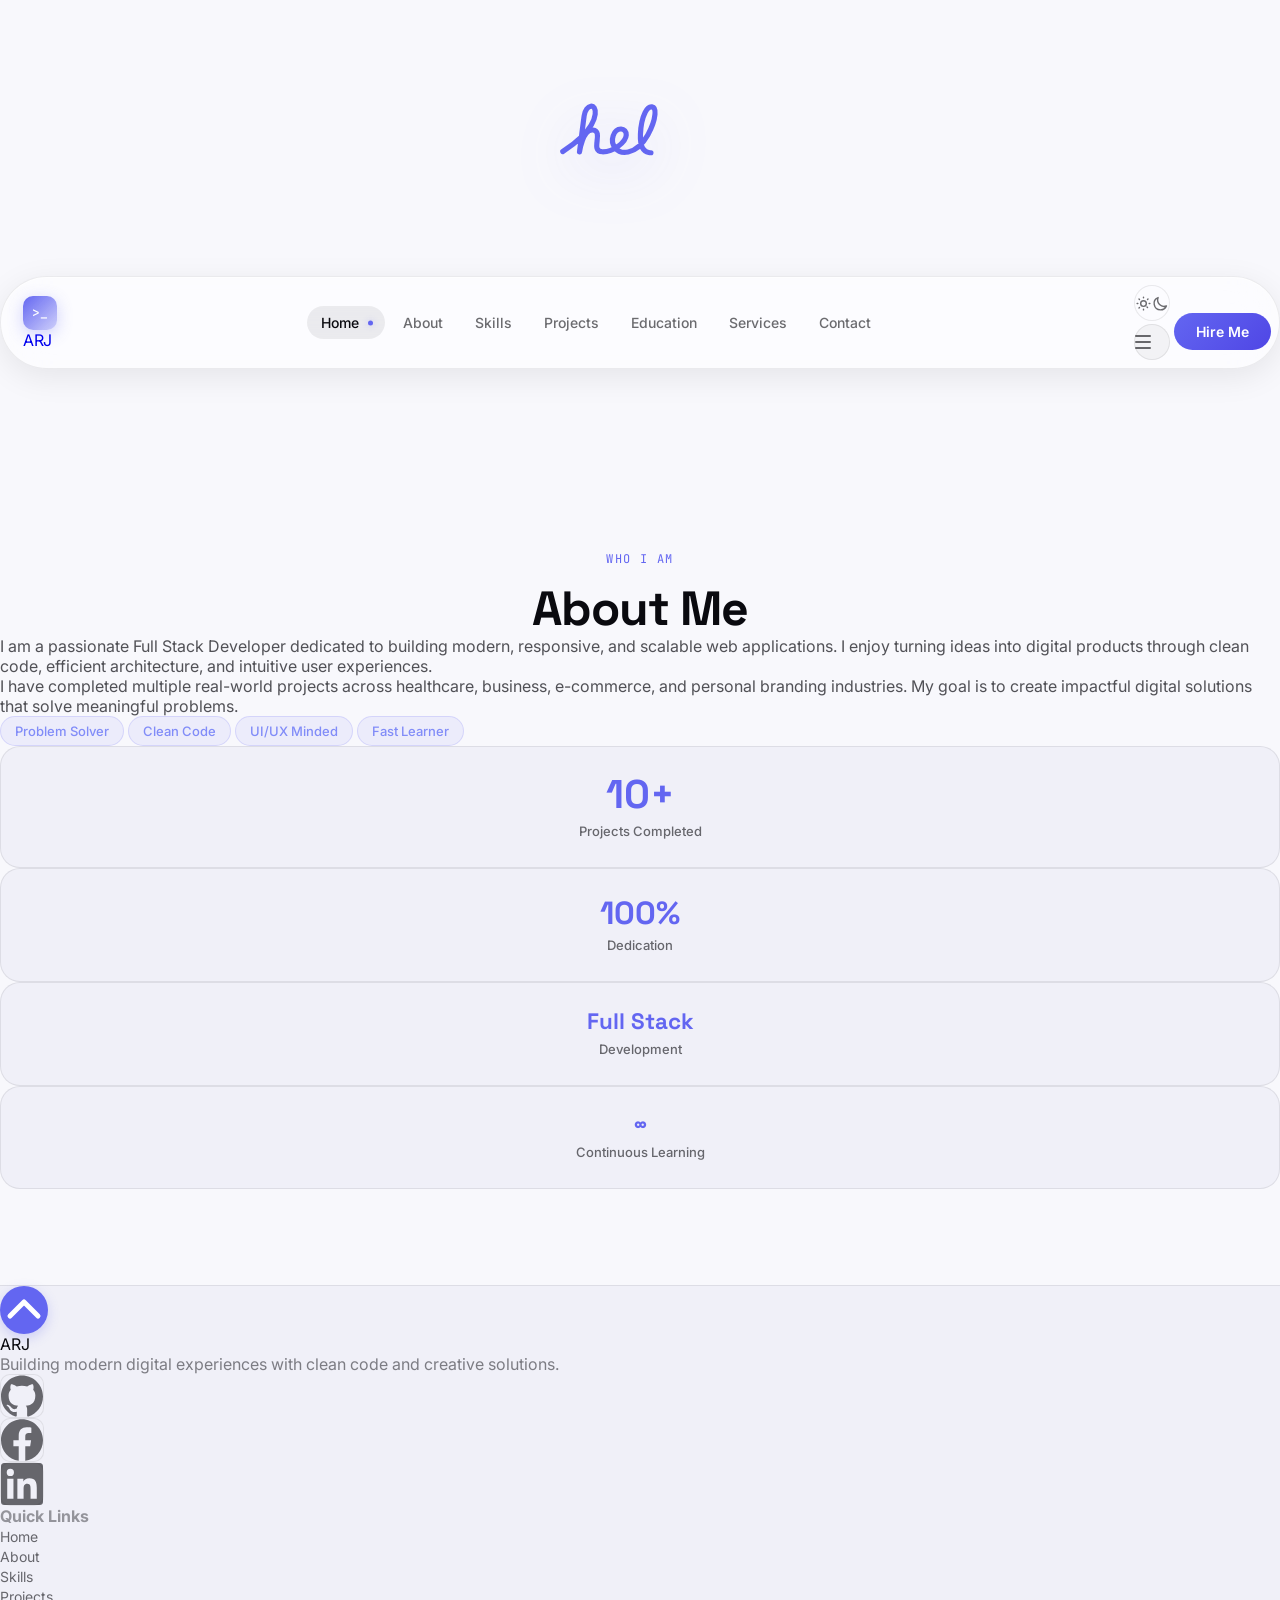
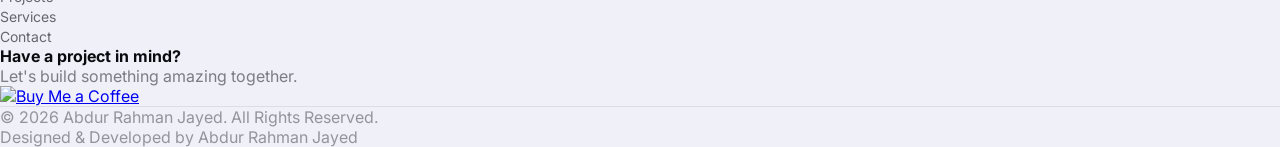
==== commit f822a344: "Update portfolio website" ====
--- a/pages/about.html
+++ b/pages/about.html
@@ -1,5 +1,5 @@
 <!doctype html>
-<html lang="en" class="dark">
+<html lang="en" class="light">
   <head>
     <meta charset="UTF-8" />
     <meta name="viewport" content="width=device-width, initial-scale=1.0" />
@@ -62,26 +62,29 @@
       };
     </script>
 
+    <script>
+      (function () {
+        try {
+          const savedTheme = localStorage.getItem("arj-theme");
+          const shouldUseDark = savedTheme === "dark";
+          document.documentElement.classList.toggle("dark", shouldUseDark);
+          document.documentElement.classList.toggle("light", !shouldUseDark);
+          document.documentElement.style.colorScheme = shouldUseDark ? "dark" : "light";
+        } catch (error) {}
+      })();
+    </script>
+
     <link rel="stylesheet" href="../style.css" />
   </head>
   <body class="overflow-x-hidden">
     <!-- Loading Screen -->
-    <div
-      id="loader"
-      class="fixed inset-0 z-[9999] flex items-center justify-center bg-[#0a0a0f]"
-    >
-      <div class="loader-content text-center">
-        <div
-          class="loader-logo font-display font-bold text-4xl text-white mb-6"
-        >
-          <span class="text-accent">AR</span>J
-        </div>
-        <div class="loader-bar">
-          <div class="loader-fill"></div>
-        </div>
-        <p class="font-mono text-xs text-white/40 mt-4">
-          Initializing experience...
-        </p>
+    <div id="loader" class="fixed inset-0 z-[9999] flex items-center justify-center">
+      <div class="loader-content">
+        <img
+          src="../assets/portfolio-loader.svg"
+          alt="Loading portfolio"
+          class="loader-svg"
+        />
       </div>
     </div>
 
@@ -314,12 +317,14 @@
     </div>
 
     <!-- ===== ABOUT SECTION ===== -->
-    <section id="about" class="py-24 relative overflow-hidden">
-      <div class="section-divider"></div>
+    <section
+      id="about"
+      class="page-section pt-36 md:pt-44 pb-24 relative overflow-hidden"
+    >
       <div class="max-w-7xl mx-auto px-4 sm:px-6 lg:px-8">
         <div class="section-header reveal-up">
           <span class="section-eyebrow">Who I Am</span>
-          <h2 class="section-title">
+          <h2 class="section-title font-extrabold italic tracking-tight uppercase">
             About <span class="text-accent">Me</span>
           </h2>
         </div>
--- a/style.css
+++ b/style.css
@@ -8,6 +8,7 @@
 }
 html {
   scroll-behavior: smooth;
+  scroll-padding-top: 5rem;
 }
 
 :root {
@@ -93,27 +94,20 @@
   visibility: hidden;
   pointer-events: none;
 }
-.loader-logo {
-  letter-spacing: -0.02em;
-}
-.loader-bar {
-  width: 200px;
-  height: 2px;
-  background: rgba(255, 255, 255, 0.08);
-  border-radius: 2px;
-  overflow: hidden;
-  margin: 0 auto;
-}
-.loader-fill {
-  height: 100%;
-  width: 0%;
-  background: linear-gradient(90deg, var(--accent), #818cf8);
-  border-radius: 2px;
-  animation: loadFill 1.4s ease forwards;
-}
-@keyframes loadFill {
-  to {
-    width: 100%;
+.loader-content {
+  display: flex;
+  align-items: center;
+  justify-content: center;
+}
+.loader-svg {
+  display: block;
+  width: clamp(180px, 24vw, 260px);
+  height: auto;
+  filter: drop-shadow(0 16px 28px rgba(99, 102, 241, 0.18));
+}
+@media (max-width: 640px) {
+  .loader-svg {
+    width: clamp(150px, 48vw, 210px);
   }
 }
 
@@ -255,7 +249,9 @@
 .theme-btn:hover {
   color: var(--text);
   background: rgba(255, 255, 255, 0.1);
-  box-shadow: 0 0 12px var(--accent-glow);
+}
+.light .theme-btn:hover {
+  background: rgba(0, 0, 0, 0.06);
 }
 
 /* Hire button — flush pill that fills the capsule's right edge */
@@ -268,15 +264,20 @@
   font-size: 0.875rem;
   font-weight: 600;
   text-decoration: none;
-  transition: all 0.2s;
+  transition:
+    background 0.2s ease,
+    transform 0.2s ease,
+    box-shadow 0.2s ease,
+    opacity 0.2s ease;
   border: none;
   cursor: pointer;
   font-family: "Inter", sans-serif;
   flex-shrink: 0;
 }
 .hire-btn:hover {
-  box-shadow: 0 0 24px var(--accent-glow-strong);
+  box-shadow: 0 4px 14px rgba(99, 102, 241, 0.3);
   transform: translateY(-1px);
+  opacity: 0.95;
 }
 .hire-dot {
   width: 6px;
@@ -605,7 +606,8 @@
     linear-gradient(rgba(99, 102, 241, 0.04) 1px, transparent 1px),
     linear-gradient(90deg, rgba(99, 102, 241, 0.04) 1px, transparent 1px);
   background-size: 60px 60px;
-  mask-image: radial-gradient(ellipse at center, black 40%, transparent 80%);
+  -webkit-mask-image: radial-gradient(ellipse at 25% 45%, black 20%, transparent 65%);
+  mask-image: radial-gradient(ellipse at 25% 45%, black 20%, transparent 65%);
 }
 .hello-badge {
   display: inline-flex;
@@ -668,28 +670,27 @@
   font-size: 0.9375rem;
   text-decoration: none;
   transition:
-    background 0.25s,
-    box-shadow 0.35s;
+    background 0.2s ease,
+    transform 0.2s ease,
+    box-shadow 0.2s ease;
   border: none;
   cursor: pointer;
   font-family: "Inter", sans-serif;
   position: relative;
   overflow: hidden;
-  isolation: isolate;
 }
 .btn-primary > * {
   position: relative;
   z-index: 1;
-  transition: transform 0.3s ease;
+  transition: transform 0.2s ease;
 }
 .btn-primary:hover {
   background: var(--accent-hover);
-  box-shadow:
-    0 0 36px var(--accent-glow-strong),
-    0 10px 24px rgba(0, 0, 0, 0.3);
+  transform: translateY(-1px);
+  box-shadow: 0 4px 14px rgba(99, 102, 241, 0.3);
 }
 .btn-primary:hover svg {
-  transform: translateX(4px);
+  transform: translateX(2px);
 }
 .btn-secondary {
   display: inline-flex;
@@ -704,59 +705,28 @@
   text-decoration: none;
   border: 1px solid var(--border);
   transition:
-    background 0.25s,
-    border-color 0.25s,
-    box-shadow 0.35s;
+    background 0.2s ease,
+    border-color 0.2s ease,
+    transform 0.2s ease,
+    box-shadow 0.2s ease;
   cursor: pointer;
   font-family: "Inter", sans-serif;
   position: relative;
   overflow: hidden;
-  isolation: isolate;
 }
 .btn-secondary > * {
   position: relative;
   z-index: 1;
-  transition: transform 0.3s ease;
+  transition: transform 0.2s ease;
 }
 .btn-secondary:hover {
   background: rgba(99, 102, 241, 0.08);
-  border-color: rgba(99, 102, 241, 0.4);
-  box-shadow:
-    0 0 24px var(--accent-glow),
-    0 8px 20px rgba(0, 0, 0, 0.2);
+  border-color: rgba(99, 102, 241, 0.35);
+  transform: translateY(-1px);
+  box-shadow: 0 2px 8px rgba(0, 0, 0, 0.08);
 }
 .btn-secondary:hover svg {
-  transform: translateY(-2px);
-}
-.btn-primary::before,
-.btn-secondary::before {
-  content: "";
-  position: absolute;
-  z-index: 0;
-  top: 0;
-  left: -75%;
-  width: 50%;
-  height: 100%;
-  background: linear-gradient(
-    120deg,
-    transparent,
-    rgba(255, 255, 255, 0.35),
-    transparent
-  );
-  transform: skewX(-20deg);
-  transition: left 0.65s cubic-bezier(0.22, 1, 0.36, 1);
-}
-.btn-secondary::before {
-  background: linear-gradient(
-    120deg,
-    transparent,
-    rgba(99, 102, 241, 0.18),
-    transparent
-  );
-}
-.btn-primary:hover::before,
-.btn-secondary:hover::before {
-  left: 125%;
+  transform: translateY(-1px);
 }
 .btn-outline {
   display: inline-flex;
@@ -770,11 +740,17 @@
   font-size: 0.875rem;
   text-decoration: none;
   border: 1px solid rgba(99, 102, 241, 0.4);
-  transition: all 0.2s;
+  transition:
+    background 0.2s ease,
+    border-color 0.2s ease,
+    transform 0.2s ease,
+    box-shadow 0.2s ease;
 }
 .btn-outline:hover {
-  background: rgba(99, 102, 241, 0.1);
-  box-shadow: 0 0 15px var(--accent-glow);
+  background: rgba(99, 102, 241, 0.08);
+  border-color: var(--accent);
+  transform: translateY(-1px);
+  box-shadow: 0 2px 8px rgba(99, 102, 241, 0.15);
 }
 .social-icon {
   display: flex;
@@ -787,14 +763,19 @@
   border: 1px solid var(--border);
   color: var(--text-muted);
   text-decoration: none;
-  transition: all 0.2s;
+  transition:
+    color 0.2s ease,
+    background 0.2s ease,
+    border-color 0.2s ease,
+    transform 0.2s ease,
+    box-shadow 0.2s ease;
 }
 .social-icon:hover {
   color: var(--text);
-  background: rgba(99, 102, 241, 0.15);
-  border-color: rgba(99, 102, 241, 0.4);
-  box-shadow: 0 0 12px var(--accent-glow);
-  transform: translateY(-2px);
+  background: rgba(99, 102, 241, 0.12);
+  border-color: rgba(99, 102, 241, 0.35);
+  transform: translateY(-1px);
+  box-shadow: 0 2px 8px rgba(0, 0, 0, 0.1);
 }
 .social-line {
   flex: 1;
@@ -803,188 +784,88 @@
   background: var(--border);
 }
 
-/* Photo */
-.photo-container {
+/* ===== HERO PORTRAIT (Right Side) ===== */
+.hero-right {
   position: relative;
   width: 100%;
-  max-width: 460px;
-  margin: 0 auto;
-  aspect-ratio: 1;
-  display: flex;
-  align-items: center;
-  justify-content: center;
-}
-.photo-glow {
-  position: absolute;
-  inset: 20px;
-  border-radius: 50%;
-  background: radial-gradient(circle, rgba(99, 102, 241, 0.3), transparent 70%);
-  filter: blur(30px);
-  animation: pulseGlow 4s ease-in-out infinite;
-}
-@keyframes pulseGlow {
-  0%,
-  100% {
-    opacity: 0.5;
-  }
-  50% {
-    opacity: 1;
-  }
-}
-.photo-ring {
-  position: absolute;
-  border-radius: 50%;
-  border: 1px solid rgba(99, 102, 241, 0.2);
-}
-.photo-ring-1 {
-  inset: 0;
-  animation: spin 20s linear infinite;
-}
-.photo-ring-2 {
-  inset: 20px;
-  animation: spin 15s linear infinite reverse;
-  border-style: dashed;
-}
-@keyframes spin {
-  from {
-    transform: rotate(0deg);
-  }
-  to {
-    transform: rotate(360deg);
-  }
-}
-.photo-wrap {
+  display: flex;
+  justify-content: center;
+  align-items: flex-end;
+  z-index: 5;
+  margin-top: 2rem;
+}
+
+.hero-portrait-stage {
   position: relative;
-  z-index: 2;
-  width: 75%;
-  height: 75%;
-  border-radius: 50%;
-  overflow: hidden;
-  border: 2px solid rgba(99, 102, 241, 0.3);
-  box-shadow:
-    0 0 50px rgba(99, 102, 241, 0.2),
-    inset 0 0 20px rgba(99, 102, 241, 0.05);
-}
-.hero-photo {
+  display: flex;
+  justify-content: center;
+  align-items: flex-end;
   width: 100%;
-  height: 100%;
-  object-fit: cover;
-  object-position: top center;
-}
-.float-badge {
-  position: absolute;
-  z-index: 3;
-  display: flex;
-  align-items: center;
-  gap: 0.5rem;
-  padding: 0.5rem 0.875rem;
-  background: rgba(15, 15, 25, 0.9);
-  border: 1px solid var(--border);
-  border-radius: 0.75rem;
-  font-size: 0.75rem;
-  font-weight: 500;
-  color: var(--text);
-  backdrop-filter: blur(12px);
-  box-shadow: 0 4px 20px rgba(0, 0, 0, 0.3);
-}
-.light .float-badge {
-  background: rgba(255, 255, 255, 0.85);
-  box-shadow: 0 4px 20px rgba(10, 10, 15, 0.1);
-}
-.badge-dot {
-  width: 6px;
-  height: 6px;
-  border-radius: 50%;
-  background: #4ade80;
-  box-shadow: 0 0 6px #4ade80;
-}
-.badge-top-right {
-  top: 12%;
-  right: -5%;
-  animation: floatBadge1 4s ease-in-out infinite;
-}
-.badge-bottom-left {
-  bottom: 15%;
-  left: -5%;
-  animation: floatBadge2 5s ease-in-out infinite;
-}
-@keyframes floatBadge1 {
-  0%,
-  100% {
-    transform: translateY(0);
-  }
-  50% {
-    transform: translateY(-8px);
-  }
-}
-@keyframes floatBadge2 {
-  0%,
-  100% {
-    transform: translateY(0);
-  }
-  50% {
-    transform: translateY(8px);
-  }
-}
-.orbit-dot {
-  position: absolute;
-  z-index: 3;
-  width: 44px;
-  height: 44px;
-  border-radius: 50%;
-  background: rgba(15, 15, 25, 0.95);
-  border: 1px solid var(--border);
-  display: flex;
-  align-items: center;
-  justify-content: center;
-  box-shadow: 0 0 15px var(--accent-glow);
-}
-.light .orbit-dot {
-  background: rgba(255, 255, 255, 0.9);
-  box-shadow:
-    0 4px 16px rgba(10, 10, 15, 0.1),
-    0 0 15px var(--accent-glow);
-}
-.orbit-dot-1 {
-  top: 5%;
-  left: 5%;
-  animation: floatOrb1 3s ease-in-out infinite;
-}
-.orbit-dot-2 {
-  bottom: 5%;
-  right: 10%;
-  animation: floatOrb2 4s ease-in-out infinite;
-}
-.orbit-dot-3 {
-  top: 45%;
-  right: -2%;
-  animation: floatOrb3 5s ease-in-out infinite;
-}
-@keyframes floatOrb1 {
-  0%,
-  100% {
-    transform: translate(0, 0);
-  }
-  50% {
-    transform: translate(5px, -5px);
-  }
-}
-@keyframes floatOrb2 {
-  0%,
-  100% {
-    transform: translate(0, 0);
-  }
-  50% {
-    transform: translate(-5px, 5px);
-  }
-}
-@keyframes floatOrb3 {
-  0%,
-  100% {
-    transform: translate(0, 0);
-  }
-  50% {
-    transform: translate(5px, 5px);
+  pointer-events: none;
+}
+
+.hero-portrait-img {
+  display: block;
+  width: auto;
+  max-width: 90%;
+  height: clamp(380px, 58vh, 520px);
+  object-fit: contain;
+  object-position: bottom center;
+  -webkit-mask-image: linear-gradient(to bottom, black 82%, transparent 100%);
+  mask-image: linear-gradient(to bottom, black 82%, transparent 100%);
+  user-select: none;
+  -webkit-user-drag: none;
+  pointer-events: none;
+}
+
+@media (min-width: 1024px) {
+  .hero-left {
+    grid-column: 1;
+    position: relative;
+    z-index: 10;
+  }
+
+  .hero-right {
+    position: absolute;
+    right: 0;
+    bottom: 0;
+    width: 50%;
+    height: 100%;
+    margin-top: 0;
+    display: flex;
+    align-items: flex-end;
+    justify-content: center;
+    padding-right: clamp(1.5rem, 4vw, 5rem);
+    pointer-events: none;
+    z-index: 5;
+  }
+
+  .hero-portrait-stage {
+    height: 100%;
+    display: flex;
+    align-items: flex-end;
+    justify-content: center;
+    width: 100%;
+  }
+
+  .hero-portrait-img {
+    height: clamp(620px, 88vh, 960px);
+    max-height: calc(100vh - 5.5rem);
+    max-width: 100%;
+    object-position: bottom center;
+    -webkit-mask-image: linear-gradient(to bottom, black 84%, transparent 100%);
+    mask-image: linear-gradient(to bottom, black 84%, transparent 100%);
+  }
+}
+
+@media (min-width: 1536px) {
+  .hero-right {
+    padding-right: clamp(2.5rem, 5vw, 6.5rem);
+  }
+
+  .hero-portrait-img {
+    height: clamp(700px, 90vh, 1040px);
+    max-height: calc(100vh - 5rem);
   }
 }
 
@@ -997,6 +878,12 @@
   display: flex;
   flex-direction: column;
   align-items: center;
+  cursor: pointer;
+  transition: opacity 0.2s ease;
+  z-index: 15;
+}
+.scroll-indicator:hover {
+  opacity: 0.7;
 }
 .scroll-mouse {
   width: 24px;
@@ -1029,27 +916,21 @@
 }
 
 /* ===== SECTIONS SHARED ===== */
+.page-section {
+  padding-top: clamp(8.5rem, 14vw, 11rem);
+  padding-bottom: 6rem;
+}
 .section-header {
   text-align: center;
 }
 .section-eyebrow {
-  display: inline-flex;
-  align-items: center;
-  gap: 0.5rem;
+  display: inline-block;
   font-family: "JetBrains Mono", monospace;
   font-size: 0.75rem;
   color: var(--accent);
   letter-spacing: 0.12em;
   text-transform: uppercase;
   margin-bottom: 1rem;
-}
-.section-eyebrow::before,
-.section-eyebrow::after {
-  content: "";
-  width: 24px;
-  height: 1px;
-  background: var(--accent);
-  opacity: 0.5;
 }
 .section-title {
   font-family: "Space Grotesk", sans-serif;
@@ -1098,7 +979,10 @@
   border-radius: 1.25rem;
   padding: 1.75rem;
   text-align: center;
-  transition: all 0.3s;
+  transition:
+    border-color 0.25s ease,
+    transform 0.25s ease,
+    box-shadow 0.25s ease;
   position: relative;
   overflow: hidden;
 }
@@ -1112,15 +996,15 @@
     transparent 70%
   );
   opacity: 0;
-  transition: opacity 0.3s;
+  transition: opacity 0.25s ease;
 }
 .stat-card:hover {
   border-color: rgba(99, 102, 241, 0.3);
-  box-shadow: 0 0 30px var(--accent-glow);
-  transform: translateY(-4px);
+  box-shadow: 0 8px 20px rgba(0, 0, 0, 0.12);
+  transform: translateY(-2px);
 }
 .stat-card:hover::before {
-  opacity: 1;
+  opacity: 0.5;
 }
 .stat-number {
   font-family: "Space Grotesk", sans-serif;
@@ -1153,13 +1037,16 @@
   border: 1px solid var(--border);
   border-radius: 1.25rem;
   padding: 1.75rem;
-  transition: all 0.3s;
+  transition:
+    border-color 0.25s ease,
+    transform 0.25s ease,
+    box-shadow 0.25s ease;
   animation-delay: calc(var(--delay) * 0.1s);
 }
 .skill-category:hover {
   border-color: rgba(99, 102, 241, 0.3);
-  transform: translateY(-4px);
-  box-shadow: 0 20px 40px rgba(0, 0, 0, 0.2);
+  transform: translateY(-2px);
+  box-shadow: 0 8px 20px rgba(0, 0, 0, 0.12);
 }
 .skill-cat-header {
   display: flex;
@@ -1226,15 +1113,16 @@
   border: 1px solid var(--border);
   border-radius: 1.25rem;
   overflow: hidden;
-  transition: all 0.35s;
+  transition:
+    border-color 0.25s ease,
+    transform 0.25s ease,
+    box-shadow 0.25s ease;
   animation-delay: calc(var(--delay) * 0.1s);
 }
 .project-card:hover {
   border-color: rgba(99, 102, 241, 0.3);
-  transform: translateY(-6px);
-  box-shadow:
-    0 25px 50px rgba(0, 0, 0, 0.3),
-    0 0 0 1px rgba(99, 102, 241, 0.1);
+  transform: translateY(-3px);
+  box-shadow: 0 10px 24px rgba(0, 0, 0, 0.15);
 }
 .project-img-wrap {
   position: relative;
@@ -1246,10 +1134,10 @@
   height: 100%;
   background-size: cover;
   background-position: center;
-  transition: transform 0.5s ease;
+  transition: transform 0.4s ease;
 }
 .project-card:hover .project-img {
-  transform: scale(1.05);
+  transform: scale(1.02);
 }
 .project-img-1 {
   background-image: url("assets/mediconnect.png");
@@ -1268,8 +1156,12 @@
   background-position: top center;
 }
 .project-img-5 {
-  background: linear-gradient(135deg, #1a001a, #2d002d, #3d0020);
-  background-image: url("data:image/svg+xml,%3Csvg width='60' height='60' viewBox='0 0 60 60' xmlns='http://www.w3.org/2000/svg'%3E%3Cg fill='none' fill-rule='evenodd'%3E%3Cg fill='%23ec4899' fill-opacity='0.1'%3E%3Crect x='25' y='25' width='10' height='10'/%3E%3C/g%3E%3C/g%3E%3C/svg%3E");
+  background-image: url("assets/jackpot-bangladesh.png");
+  background-position: top center;
+}
+.project-img-6 {
+  background-image: url("assets/enkryx.png");
+  background-position: top center;
 }
 .project-overlay {
   position: absolute;
@@ -1297,11 +1189,17 @@
   color: #fff;
   text-decoration: none;
   backdrop-filter: blur(8px);
-  transition: all 0.2s;
+  transition:
+    background 0.2s ease,
+    border-color 0.2s ease,
+    transform 0.2s ease,
+    box-shadow 0.2s ease;
 }
 .project-link:hover {
   background: var(--accent);
   border-color: var(--accent);
+  transform: scale(1.04);
+  box-shadow: 0 2px 8px rgba(0, 0, 0, 0.15);
 }
 .project-content {
   padding: 1.5rem;
@@ -1343,11 +1241,17 @@
   justify-content: center;
   padding: 2rem;
   min-height: 280px;
-  transition: all 0.3s;
+  transition:
+    border-color 0.25s ease,
+    background 0.25s ease,
+    transform 0.25s ease,
+    box-shadow 0.25s ease;
 }
 .project-card-more:hover {
-  border-color: rgba(99, 102, 241, 0.4);
+  border-color: rgba(99, 102, 241, 0.35);
   background: rgba(99, 102, 241, 0.03);
+  transform: translateY(-2px);
+  box-shadow: 0 8px 20px rgba(0, 0, 0, 0.1);
 }
 .more-inner {
   text-align: center;
@@ -1366,7 +1270,10 @@
   border: 1px solid var(--border);
   border-radius: 1.25rem;
   padding: 2rem;
-  transition: all 0.3s;
+  transition:
+    border-color 0.25s ease,
+    transform 0.25s ease,
+    box-shadow 0.25s ease;
   position: relative;
   overflow: hidden;
 }
@@ -1380,15 +1287,15 @@
     transparent 60%
   );
   opacity: 0;
-  transition: opacity 0.3s;
+  transition: opacity 0.25s ease;
 }
 .service-card:hover {
   border-color: rgba(99, 102, 241, 0.3);
-  transform: translateY(-5px);
-  box-shadow: 0 20px 40px rgba(0, 0, 0, 0.2);
+  transform: translateY(-2px);
+  box-shadow: 0 8px 20px rgba(0, 0, 0, 0.12);
 }
 .service-card:hover::before {
-  opacity: 1;
+  opacity: 0.5;
 }
 .service-icon {
   width: 52px;
@@ -1401,11 +1308,13 @@
   align-items: center;
   justify-content: center;
   margin-bottom: 1.25rem;
-  transition: all 0.3s;
+  transition:
+    background 0.2s ease,
+    border-color 0.2s ease;
 }
 .service-card:hover .service-icon {
-  background: rgba(99, 102, 241, 0.2);
-  box-shadow: 0 0 20px var(--accent-glow);
+  background: rgba(99, 102, 241, 0.16);
+  border-color: rgba(99, 102, 241, 0.35);
 }
 .service-title {
   font-family: "Space Grotesk", sans-serif;
@@ -1449,12 +1358,15 @@
   background: var(--bg-2);
   border: 1px solid var(--border);
   text-decoration: none;
-  transition: all 0.25s;
+  transition:
+    background 0.2s ease,
+    border-color 0.2s ease,
+    transform 0.2s ease;
 }
 .contact-info-item:hover {
   border-color: rgba(99, 102, 241, 0.3);
   background: rgba(99, 102, 241, 0.05);
-  transform: translateX(4px);
+  transform: translateX(2px);
 }
 .contact-info-icon {
   width: 40px;
@@ -1553,13 +1465,16 @@
   align-items: center;
   justify-content: center;
   cursor: pointer;
-  box-shadow: 0 4px 16px var(--accent-glow);
-  transition: all 0.25s;
+  box-shadow: 0 4px 12px rgba(99, 102, 241, 0.25);
+  transition:
+    background 0.2s ease,
+    transform 0.2s ease,
+    box-shadow 0.2s ease;
 }
 .back-to-top:hover {
   background: var(--accent-hover);
-  transform: translateY(-4px);
-  box-shadow: 0 8px 24px var(--accent-glow-strong);
+  transform: translateY(-2px);
+  box-shadow: 0 4px 14px rgba(99, 102, 241, 0.3);
 }
 .footer-bottom {
   border-top: 1px solid var(--border);
@@ -1589,14 +1504,19 @@
   border: 1px solid var(--border);
   color: var(--text-muted);
   text-decoration: none;
-  transition: all 0.2s;
+  transition:
+    color 0.2s ease,
+    background 0.2s ease,
+    border-color 0.2s ease,
+    transform 0.2s ease,
+    box-shadow 0.2s ease;
 }
 .social-icon-lg:hover {
   color: var(--text);
-  background: rgba(99, 102, 241, 0.15);
-  border-color: rgba(99, 102, 241, 0.4);
-  box-shadow: 0 0 15px var(--accent-glow);
-  transform: translateY(-2px);
+  background: rgba(99, 102, 241, 0.12);
+  border-color: rgba(99, 102, 241, 0.35);
+  transform: translateY(-1px);
+  box-shadow: 0 2px 8px rgba(0, 0, 0, 0.1);
 }
 
 /* ===== ANIMATIONS ===== */
@@ -1653,21 +1573,3 @@
   opacity: 0.06;
 }
 
-/* ===== RESPONSIVE ===== */
-@media (max-width: 640px) {
-  .photo-container {
-    max-width: 320px;
-  }
-  .badge-top-right,
-  .badge-bottom-left {
-    display: none;
-  }
-  .orbit-dot {
-    display: none;
-  }
-}
-@media (min-width: 1280px) {
-  .photo-container {
-    max-width: 500px;
-  }
-}
